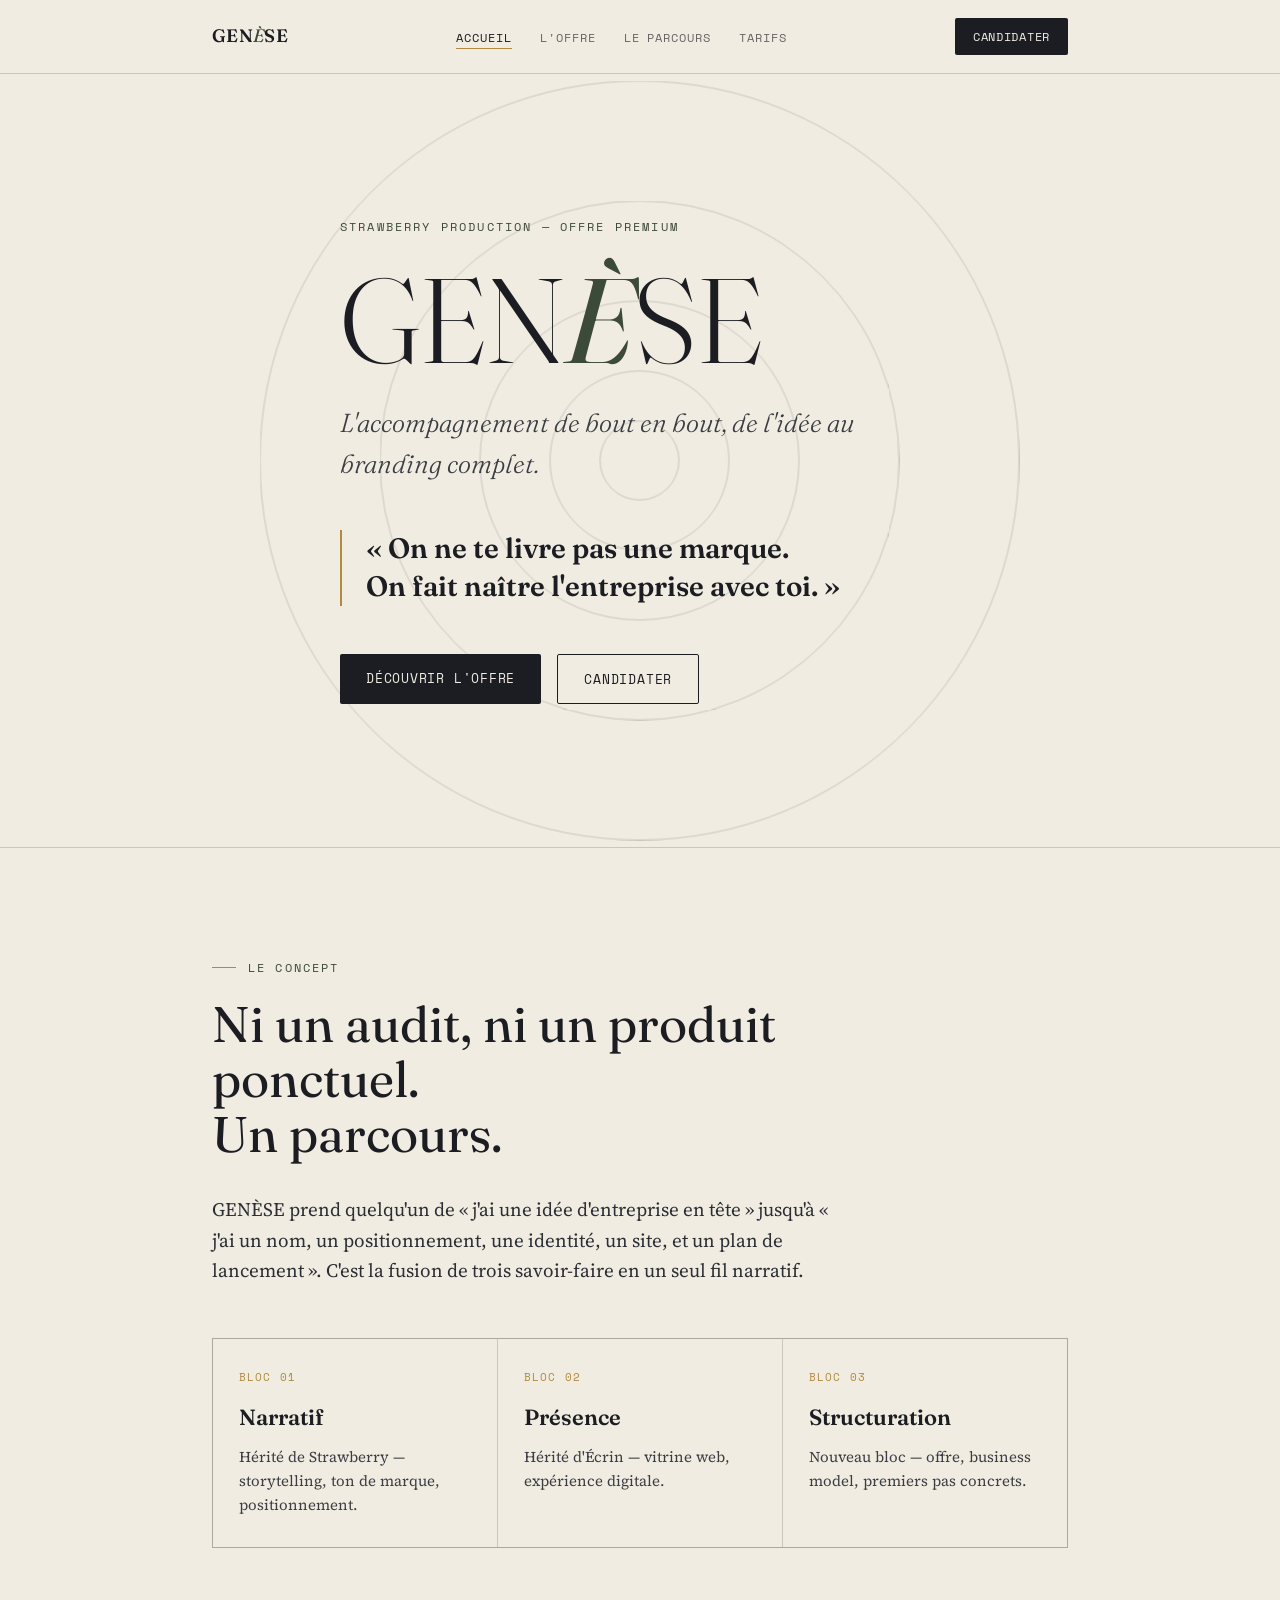
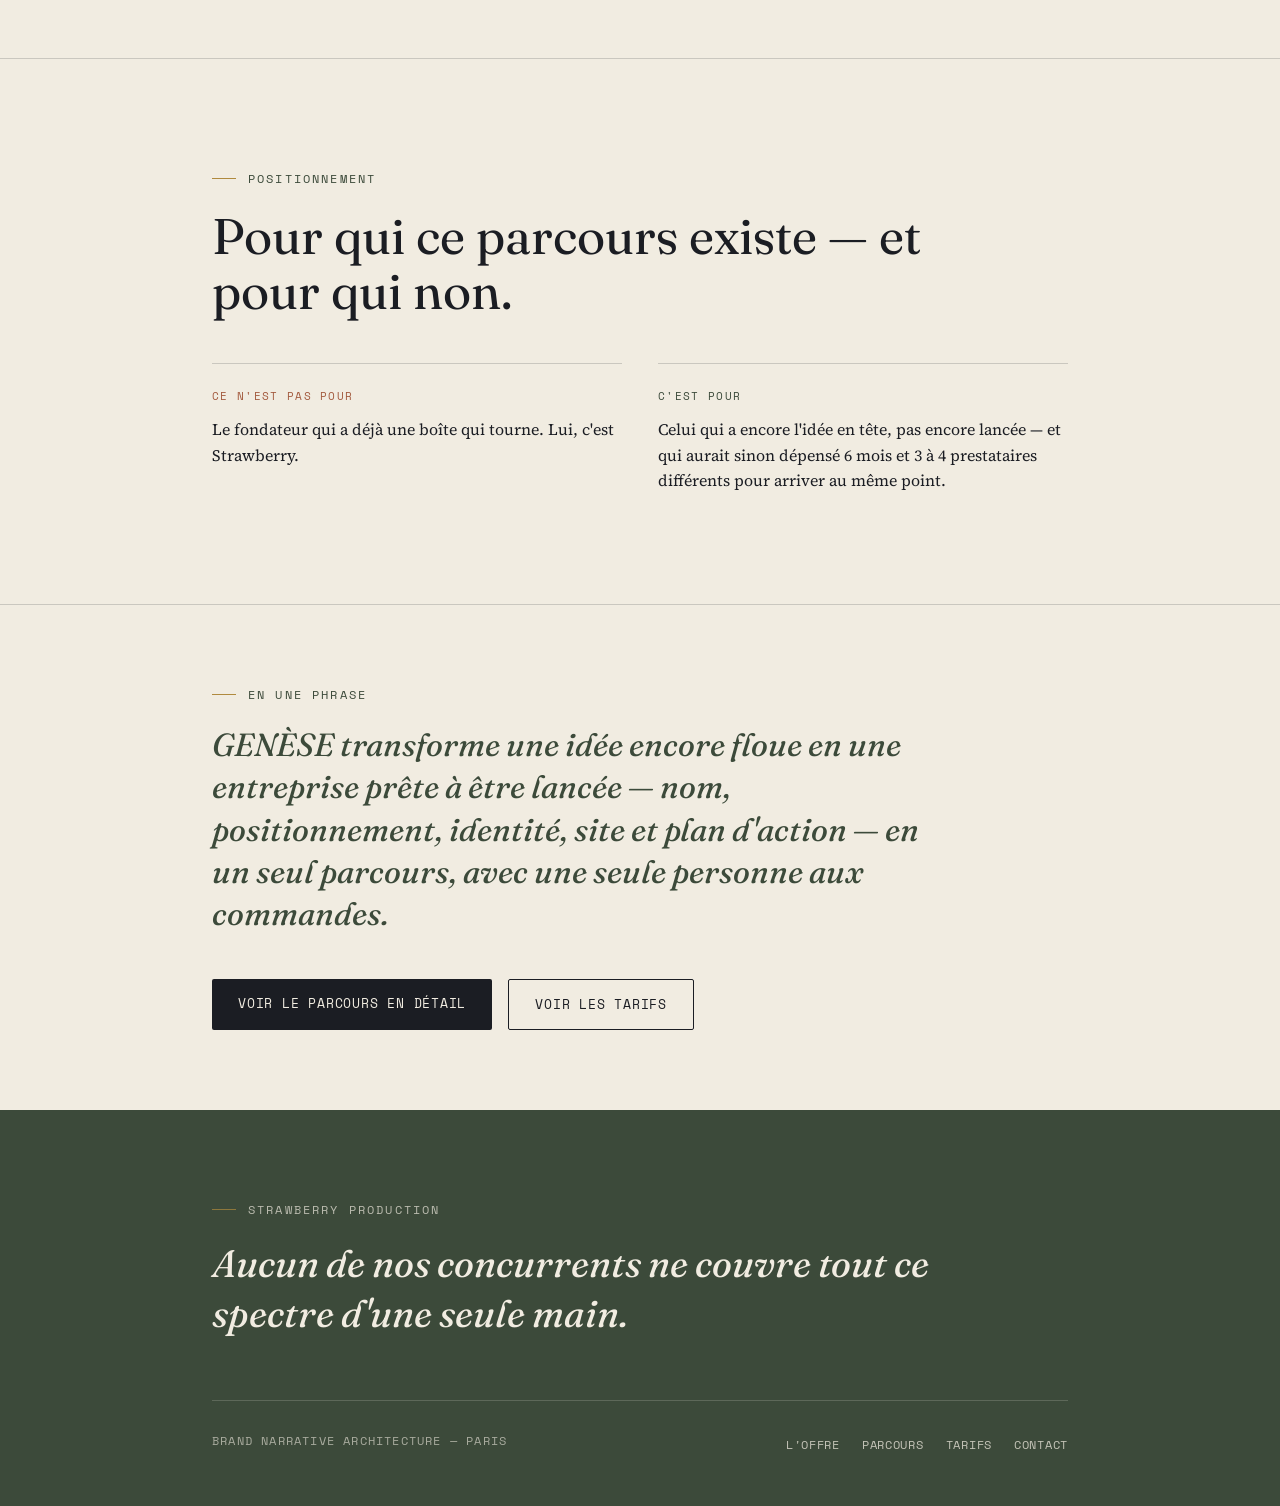
==== index.html @ 0320a910 "Add files via upload" ====
<!DOCTYPE html>
<html lang="fr">
<head>
<meta charset="UTF-8">
<meta name="viewport" content="width=device-width, initial-scale=1.0">
<title>GENÈSE — De l'idée à l'entreprise | Strawberry Production</title>
<meta name="description" content="GENÈSE : l'accompagnement de bout en bout qui transforme une idée en entreprise — nom, positionnement, identité, site et plan de lancement à 90 jours.">
<link rel="stylesheet" href="assets/style.css">
</head>
<body>

<nav class="nav">
  <div class="nav-inner">
    <a href="index.html" class="nav-logo">GEN<em>È</em>SE</a>
    <ul class="nav-links">
      <li><a href="index.html" class="active">Accueil</a></li>
      <li><a href="offre.html">L'offre</a></li>
      <li><a href="parcours.html">Le parcours</a></li>
      <li><a href="tarifs.html">Tarifs</a></li>
    </ul>
    <a href="contact.html" class="nav-cta">Candidater</a>
  </div>
</nav>

<header class="hero">
  <div class="hero-seed" id="seed"></div>
  <div class="wrap">
    <div class="eyebrow">Strawberry Production — Offre premium</div>
    <h1 class="title">GEN<em>È</em>SE</h1>
    <p class="subtitle">L'accompagnement de bout en bout, de l'idée au branding complet.</p>
    <p class="manifesto">« On ne te livre pas une marque.<br>On fait naître l'entreprise avec toi. »</p>
    <div class="hero-actions">
      <a href="offre.html" class="btn btn-primary">Découvrir l'offre</a>
      <a href="contact.html" class="btn btn-ghost">Candidater</a>
    </div>
  </div>
</header>

<section>
  <div class="wrap">
    <div class="label">Le concept</div>
    <h2>Ni un audit, ni un produit ponctuel.<br>Un parcours.</h2>
    <p class="lead">GENÈSE prend quelqu'un de « j'ai une idée d'entreprise en tête » jusqu'à « j'ai un nom, un positionnement, une identité, un site, et un plan de lancement ». C'est la fusion de trois savoir-faire en un seul fil narratif.</p>

    <div class="fusion">
      <div class="fusion-cell">
        <div class="num">BLOC 01</div>
        <h3>Narratif</h3>
        <p>Hérité de Strawberry — storytelling, ton de marque, positionnement.</p>
      </div>
      <div class="fusion-cell">
        <div class="num">BLOC 02</div>
        <h3>Présence</h3>
        <p>Hérité d'Écrin — vitrine web, expérience digitale.</p>
      </div>
      <div class="fusion-cell">
        <div class="num">BLOC 03</div>
        <h3>Structuration</h3>
        <p>Nouveau bloc — offre, business model, premiers pas concrets.</p>
      </div>
    </div>
  </div>
</section>

<section>
  <div class="wrap">
    <div class="label">Positionnement</div>
    <h2>Pour qui ce parcours existe — et pour qui non.</h2>
    <div class="target">
      <div class="target-card no">
        <div class="tag">Ce n'est pas pour</div>
        <p>Le fondateur qui a déjà une boîte qui tourne. Lui, c'est Strawberry.</p>
      </div>
      <div class="target-card yes">
        <div class="tag">C'est pour</div>
        <p>Celui qui a encore l'idée en tête, pas encore lancée — et qui aurait sinon dépensé 6 mois et 3 à 4 prestataires différents pour arriver au même point.</p>
      </div>
    </div>
  </div>
</section>

<section class="section-tight">
  <div class="wrap">
    <div class="label">En une phrase</div>
    <p class="quote">GENÈSE transforme une idée encore floue en une entreprise prête à être lancée — nom, positionnement, identité, site et plan d'action — en un seul parcours, avec une seule personne aux commandes.</p>
    <div class="hero-actions" style="margin-top:44px;">
      <a href="parcours.html" class="btn btn-primary">Voir le parcours en détail</a>
      <a href="tarifs.html" class="btn btn-ghost">Voir les tarifs</a>
    </div>
  </div>
</section>

<footer>
  <div class="wrap">
    <div class="label">Strawberry Production</div>
    <p class="quote">Aucun de nos concurrents ne couvre tout ce spectre d'une seule main.</p>
    <div class="footer-grid">
      <div class="sign">Brand Narrative Architecture — Paris</div>
      <ul class="footer-nav">
        <li><a href="offre.html">L'offre</a></li>
        <li><a href="parcours.html">Parcours</a></li>
        <li><a href="tarifs.html">Tarifs</a></li>
        <li><a href="contact.html">Contact</a></li>
      </ul>
    </div>
  </div>
</footer>

<script>
  const seed = document.getElementById('seed');
  const sizes = [80, 180, 320, 520, 760];
  sizes.forEach((s, i) => {
    const ring = document.createElement('div');
    ring.className = 'ring';
    ring.style.width = s + 'px';
    ring.style.height = s + 'px';
    ring.style.animationDelay = (i * 0.12) + 's';
    seed.appendChild(ring);
  });
</script>

</body>
</html>
---- assets/style.css ----
@import url('https://fonts.googleapis.com/css2?family=Fraunces:ital,opsz,wght@0,9..144,300;0,9..144,440;0,9..144,600;1,9..144,440&family=Source+Serif+4:ital,wght@0,400;0,600;1,400&family=Space+Mono:wght@400;700&display=swap');

:root{
  --ink:#1b1d23;
  --bone:#f1ece1;
  --paper:#e9e2d2;
  --moss:#3c4a3a;
  --gold:#b08a3e;
  --rust:#a35a3e;
  --rule: rgba(27,29,35,0.18);
}

*{box-sizing:border-box; margin:0; padding:0;}
html{scroll-behavior:smooth;}

body{
  background:var(--bone);
  color:var(--ink);
  font-family:'Source Serif 4', serif;
  line-height:1.6;
  -webkit-font-smoothing:antialiased;
}

::selection{background:var(--gold); color:var(--bone);}

a{color:inherit;}

.wrap{max-width:920px; margin:0 auto; padding:0 32px;}

/* ---------- NAV ---------- */
.nav{
  position:sticky; top:0; z-index:50;
  background:rgba(241,236,225,0.88);
  backdrop-filter:blur(8px);
  border-bottom:1px solid var(--rule);
}
.nav-inner{
  max-width:920px; margin:0 auto; padding:18px 32px;
  display:flex; align-items:center; justify-content:space-between;
}
.nav-logo{
  font-family:'Fraunces', serif;
  font-weight:600;
  font-size:18px;
  letter-spacing:.02em;
  text-decoration:none;
}
.nav-logo em{font-style:italic; font-weight:440; color:var(--moss);}
.nav-links{
  display:flex; gap:28px;
  list-style:none;
}
.nav-links a{
  font-family:'Space Mono', monospace;
  font-size:12px;
  letter-spacing:.08em;
  text-transform:uppercase;
  text-decoration:none;
  color:var(--ink);
  opacity:.65;
  transition:opacity .2s ease;
  padding-bottom:2px;
  border-bottom:1px solid transparent;
}
.nav-links a:hover, .nav-links a.active{
  opacity:1;
  border-bottom-color:var(--gold);
}
.nav-cta{
  font-family:'Space Mono', monospace;
  font-size:12px;
  letter-spacing:.06em;
  text-transform:uppercase;
  text-decoration:none;
  background:var(--ink);
  color:var(--bone);
  padding:9px 18px;
  border-radius:2px;
  transition:background .2s ease;
}
.nav-cta:hover{background:var(--moss);}
.nav-toggle{display:none;}

/* ---------- HERO (page d'accueil) ---------- */
.hero{
  min-height:86vh;
  display:flex;
  flex-direction:column;
  justify-content:center;
  position:relative;
  overflow:hidden;
  border-bottom:1px solid var(--rule);
}
.hero-seed{position:absolute; top:50%; left:50%; width:1px; height:1px; transform:translate(-50%,-50%); pointer-events:none;}
.ring{
  position:absolute; top:0; left:0;
  border:1px solid var(--rule);
  border-radius:50%;
  transform:translate(-50%,-50%);
  animation: grow 2.4s cubic-bezier(.2,.7,.2,1) both;
}
@keyframes grow{
  from{opacity:0; transform:translate(-50%,-50%) scale(.4);}
  to{opacity:1; transform:translate(-50%,-50%) scale(1);}
}
.eyebrow{
  font-family:'Space Mono', monospace;
  font-size:12px; letter-spacing:.18em; text-transform:uppercase;
  color:var(--moss); margin-bottom:28px;
  opacity:0; animation: rise .8s ease forwards .3s;
}
h1.title{
  font-family:'Fraunces', serif;
  font-weight:300;
  font-size:clamp(48px, 10vw, 120px);
  letter-spacing:-0.01em;
  line-height:.94;
  opacity:0; animation: rise 1s cubic-bezier(.2,.8,.2,1) forwards .45s;
}
.title em{font-style:italic; font-weight:440; color:var(--moss);}
.subtitle{
  font-family:'Fraunces', serif;
  font-style:italic; font-weight:300;
  font-size:clamp(19px,2.4vw,26px);
  max-width:600px; margin-top:26px; color:#3a3d44;
  opacity:0; animation: rise .9s ease forwards .65s;
}
.manifesto{
  margin-top:44px;
  font-family:'Fraunces', serif;
  font-size:clamp(21px, 2.2vw, 28px);
  font-weight:600; line-height:1.35; max-width:660px;
  border-left:2px solid var(--gold); padding-left:24px;
  opacity:0; animation: rise .9s ease forwards .9s;
}
.hero-actions{
  margin-top:48px; display:flex; gap:16px; flex-wrap:wrap;
  opacity:0; animation: rise .9s ease forwards 1.1s;
}
@keyframes rise{ from{opacity:0; transform:translateY(18px);} to{opacity:1; transform:translateY(0);} }

/* ---------- BUTTONS ---------- */
.btn{
  display:inline-block;
  font-family:'Space Mono', monospace;
  font-size:13px; letter-spacing:.06em; text-transform:uppercase;
  text-decoration:none;
  padding:14px 26px;
  border-radius:2px;
  transition:all .2s ease;
}
.btn-primary{background:var(--ink); color:var(--bone);}
.btn-primary:hover{background:var(--moss);}
.btn-ghost{border:1px solid var(--ink); color:var(--ink);}
.btn-ghost:hover{background:var(--ink); color:var(--bone);}

/* ---------- SECTIONS ---------- */
section{padding:110px 0; border-bottom:1px solid var(--rule);}
section:last-of-type{border-bottom:none;}
.section-tight{padding:80px 0;}

.label{
  font-family:'Space Mono', monospace;
  font-size:12px; letter-spacing:.18em; text-transform:uppercase;
  color:var(--moss); margin-bottom:20px;
  display:flex; align-items:center; gap:12px;
}
.label::before{content:''; width:24px; height:1px; background:var(--gold);}

h2{
  font-family:'Fraunces', serif;
  font-weight:400;
  font-size:clamp(32px,4vw,50px);
  line-height:1.1; max-width:760px; margin-bottom:32px;
}
h3{font-family:'Fraunces', serif; font-weight:600; font-size:22px;}

p.lead{font-size:19px; max-width:640px; color:#2c2e35;}
.quote{
  font-family:'Fraunces', serif; font-style:italic; font-weight:440;
  font-size:clamp(24px,2.8vw,32px); line-height:1.32; color:var(--moss); max-width:720px;
}

/* ---------- FUSION GRID ---------- */
.fusion{
  display:grid; grid-template-columns:repeat(3,1fr); gap:1px;
  background:var(--rule); margin-top:52px; border:1px solid var(--rule);
}
.fusion-cell{background:var(--bone); padding:30px 26px;}
.fusion-cell .num{font-family:'Space Mono', monospace; font-size:11px; color:var(--gold); letter-spacing:.1em;}
.fusion-cell h3{margin:14px 0 10px;}
.fusion-cell p{font-size:15px; color:#3a3d44;}

/* ---------- TARGET ---------- */
.target{margin-top:44px; display:grid; grid-template-columns:1fr 1fr; gap:36px;}
.target-card{padding:24px 0 0; border-top:1px solid var(--rule);}
.target-card .tag{font-family:'Space Mono', monospace; font-size:11px; letter-spacing:.12em; text-transform:uppercase;}
.target-card.no .tag{color:var(--rust);}
.target-card.yes .tag{color:var(--moss);}
.target-card p{font-size:16px; margin-top:12px;}

/* ---------- PATH / STEPS ---------- */
.path{margin-top:60px; position:relative;}
.path::before{content:''; position:absolute; left:19px; top:8px; bottom:8px; width:1px; background:var(--rule);}
.step{display:grid; grid-template-columns:40px 1fr; gap:24px; padding-bottom:46px; position:relative;}
.step:last-child{padding-bottom:0;}
.step-dot{
  width:40px; height:40px; border-radius:50%;
  border:1px solid var(--ink); background:var(--bone);
  display:flex; align-items:center; justify-content:center;
  font-family:'Space Mono', monospace; font-size:13px; z-index:1;
}
.step-dot.final{background:var(--moss); border-color:var(--moss); color:var(--bone);}
.step-body h4{font-family:'Fraunces', serif; font-weight:600; font-size:21px; margin-bottom:8px;}
.step-body p{font-size:16px; color:#3a3d44; max-width:560px;}
.weeks{margin-top:36px; font-family:'Space Mono', monospace; font-size:13px; color:var(--moss); letter-spacing:.05em;}

/* ---------- PRICE ---------- */
.price-block{margin-top:44px; display:flex; align-items:baseline; gap:20px; flex-wrap:wrap;}
.price{font-family:'Fraunces', serif; font-weight:300; font-size:clamp(56px,8vw,96px); line-height:1; color:var(--ink);}
.price .to{font-style:italic; font-weight:300; color:var(--gold); font-size:.5em; margin:0 .15em;}
.price-note{font-size:16px; max-width:280px; color:#3a3d44; border-left:1px solid var(--rule); padding-left:20px;}
.why-grid{margin-top:50px; display:grid; grid-template-columns:1fr 1fr; gap:30px 46px;}
.why-grid div{border-top:1px solid var(--rule); padding-top:18px;}
.why-grid .n{font-family:'Space Mono', monospace; font-size:11px; color:var(--gold);}
.why-grid p{margin-top:8px; font-size:16px;}

/* ---------- FRICTION ---------- */
.friction-bar{margin-top:50px; display:flex; align-items:center;}
.friction-track{flex:1; height:1px; background:var(--rule); position:relative;}
.friction-fill{position:absolute; left:0; top:-1.5px; height:4px; background:var(--ink); width:92%;}
.friction-labels{display:flex; justify-content:space-between; font-family:'Space Mono', monospace; font-size:11px; letter-spacing:.08em; text-transform:uppercase; color:#6b6d72; margin-top:14px;}

/* ---------- COMPARISON TABLE (tarifs) ---------- */
.compare{margin-top:50px; border-top:1px solid var(--rule);}
.compare-row{
  display:grid; grid-template-columns:1.6fr 1fr 1fr;
  gap:20px; padding:20px 0; border-bottom:1px solid var(--rule);
  align-items:start;
}
.compare-row.head{
  font-family:'Space Mono', monospace; font-size:11px; letter-spacing:.1em; text-transform:uppercase; color:#6b6d72;
}
.compare-row .offer-name{font-family:'Fraunces', serif; font-weight:600; font-size:18px;}
.compare-row .offer-name span{display:block; font-family:'Source Serif 4', serif; font-weight:400; font-size:14px; color:#3a3d44; margin-top:4px;}
.compare-row.highlight{background:rgba(176,138,62,0.08);}
.compare-row .price-mini{font-family:'Space Mono', monospace; font-size:14px;}

/* ---------- FORM (contact) ---------- */
.form{margin-top:48px; max-width:560px;}
.field{margin-bottom:24px;}
.field label{
  display:block; font-family:'Space Mono', monospace; font-size:11px;
  letter-spacing:.1em; text-transform:uppercase; margin-bottom:8px; color:var(--moss);
}
.field input, .field textarea, .field select{
  width:100%; background:transparent; border:none; border-bottom:1px solid var(--rule);
  padding:10px 2px; font-family:'Source Serif 4', serif; font-size:16px; color:var(--ink);
  outline:none; transition:border-color .2s ease;
}
.field input:focus, .field textarea:focus, .field select:focus{border-color:var(--gold);}
.field textarea{resize:vertical; min-height:100px;}
.form .btn-primary{border:none; cursor:pointer;}

/* ---------- FOOTER ---------- */
footer{padding:90px 0 50px; background:var(--moss); color:var(--bone);}
footer .label{color:var(--bone); opacity:.7;}
footer .label::before{background:var(--gold);}
footer .quote{color:var(--bone); font-size:clamp(26px,3.4vw,38px);}
.footer-grid{
  margin-top:60px; display:flex; justify-content:space-between; flex-wrap:wrap; gap:30px;
  border-top:1px solid rgba(241,236,225,0.18); padding-top:30px;
}
footer .sign{font-family:'Space Mono', monospace; font-size:12px; letter-spacing:.1em; opacity:.6; text-transform:uppercase;}
.footer-nav{display:flex; gap:22px; list-style:none;}
.footer-nav a{font-family:'Space Mono', monospace; font-size:12px; text-decoration:none; opacity:.75; letter-spacing:.06em; text-transform:uppercase;}
.footer-nav a:hover{opacity:1;}

/* ---------- PAGE HEADER (sous-pages) ---------- */
.page-header{padding:80px 0 60px; border-bottom:1px solid var(--rule);}
.page-header h1{
  font-family:'Fraunces', serif; font-weight:300;
  font-size:clamp(40px,7vw,80px); letter-spacing:-0.01em; line-height:.98;
}
.page-header h1 em{font-style:italic; font-weight:440; color:var(--moss);}
.page-header p{margin-top:20px; font-family:'Fraunces', serif; font-style:italic; font-size:clamp(17px,2vw,22px); max-width:600px; color:#3a3d44;}

/* ---------- RESPONSIVE ---------- */
@media (max-width:760px){
  .fusion{grid-template-columns:1fr;}
  .target{grid-template-columns:1fr;}
  .why-grid{grid-template-columns:1fr;}
  section{padding:72px 0;}
  .nav-links{display:none;}
  .compare-row{grid-template-columns:1fr; gap:6px;}
  .compare-row.head{display:none;}
  .footer-grid{flex-direction:column;}
}

@media (prefers-reduced-motion: reduce){
  *{animation:none !important; transition:none !important;}
}
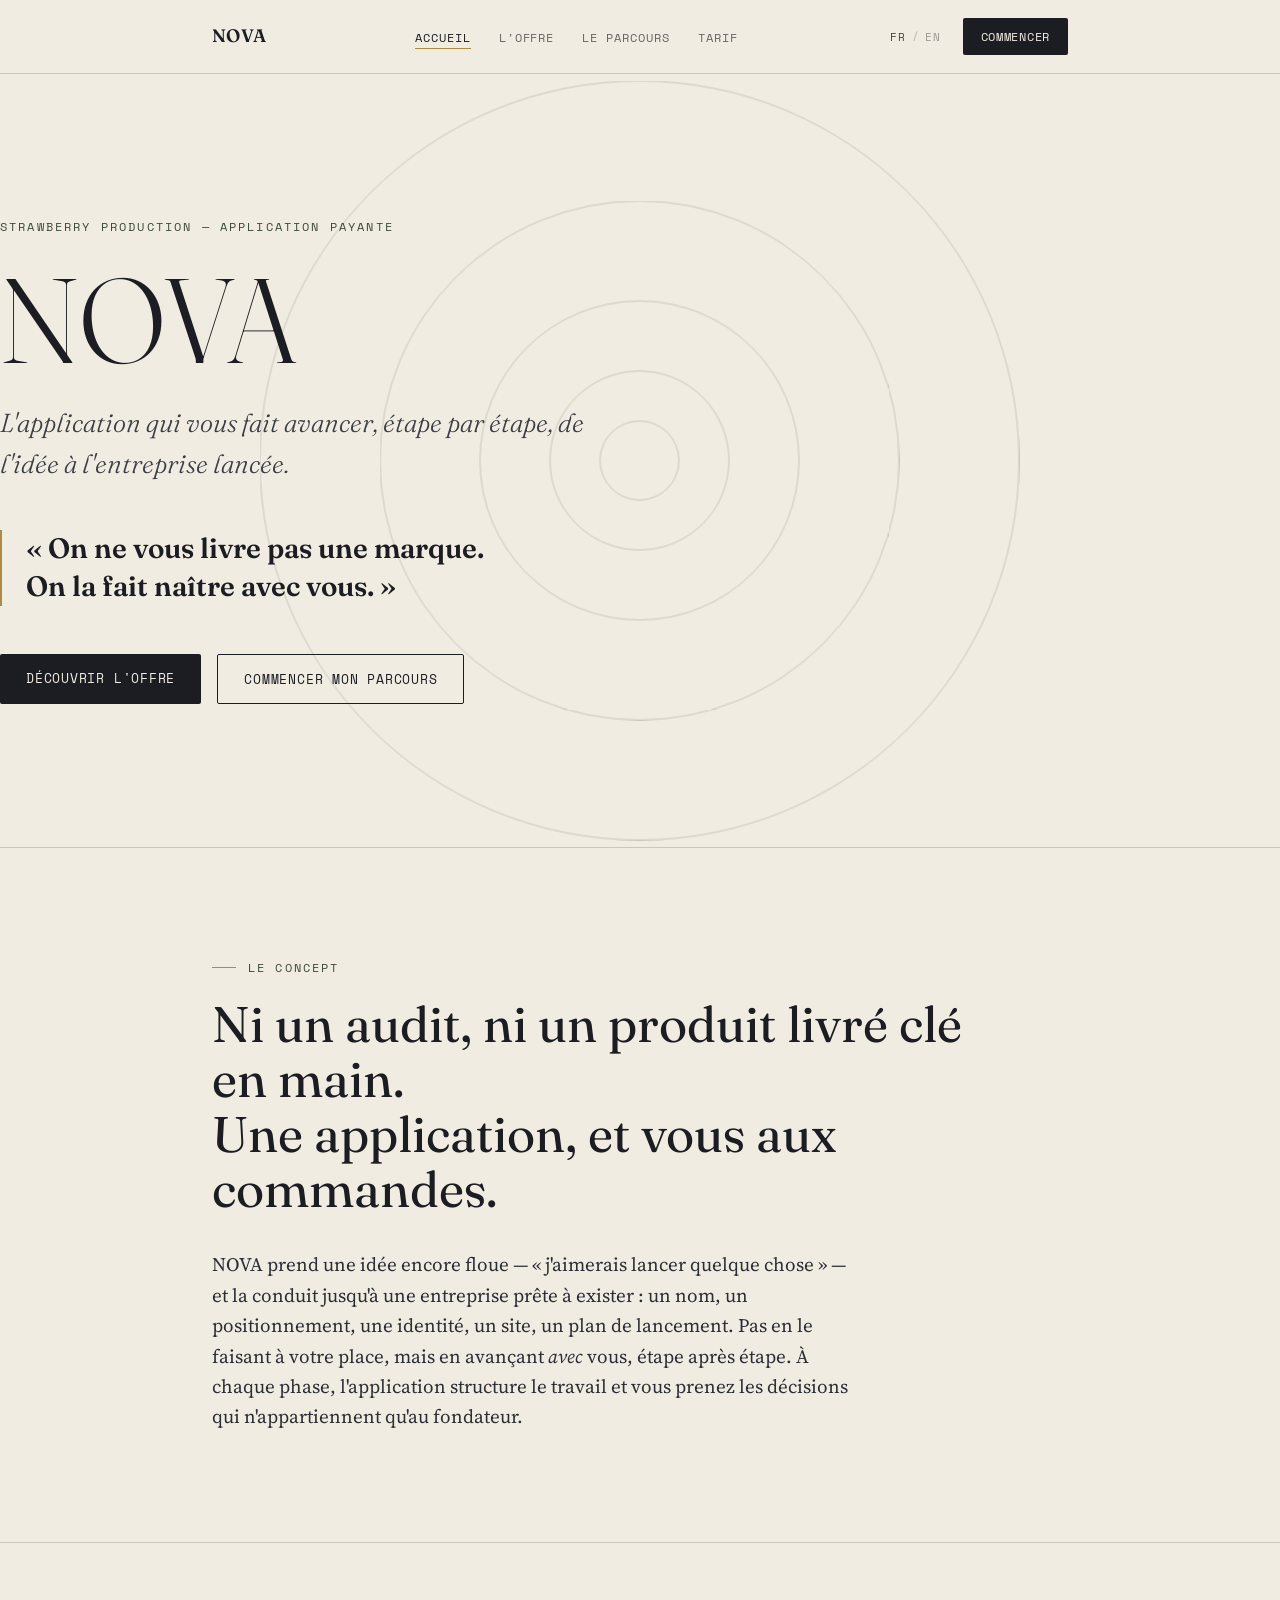
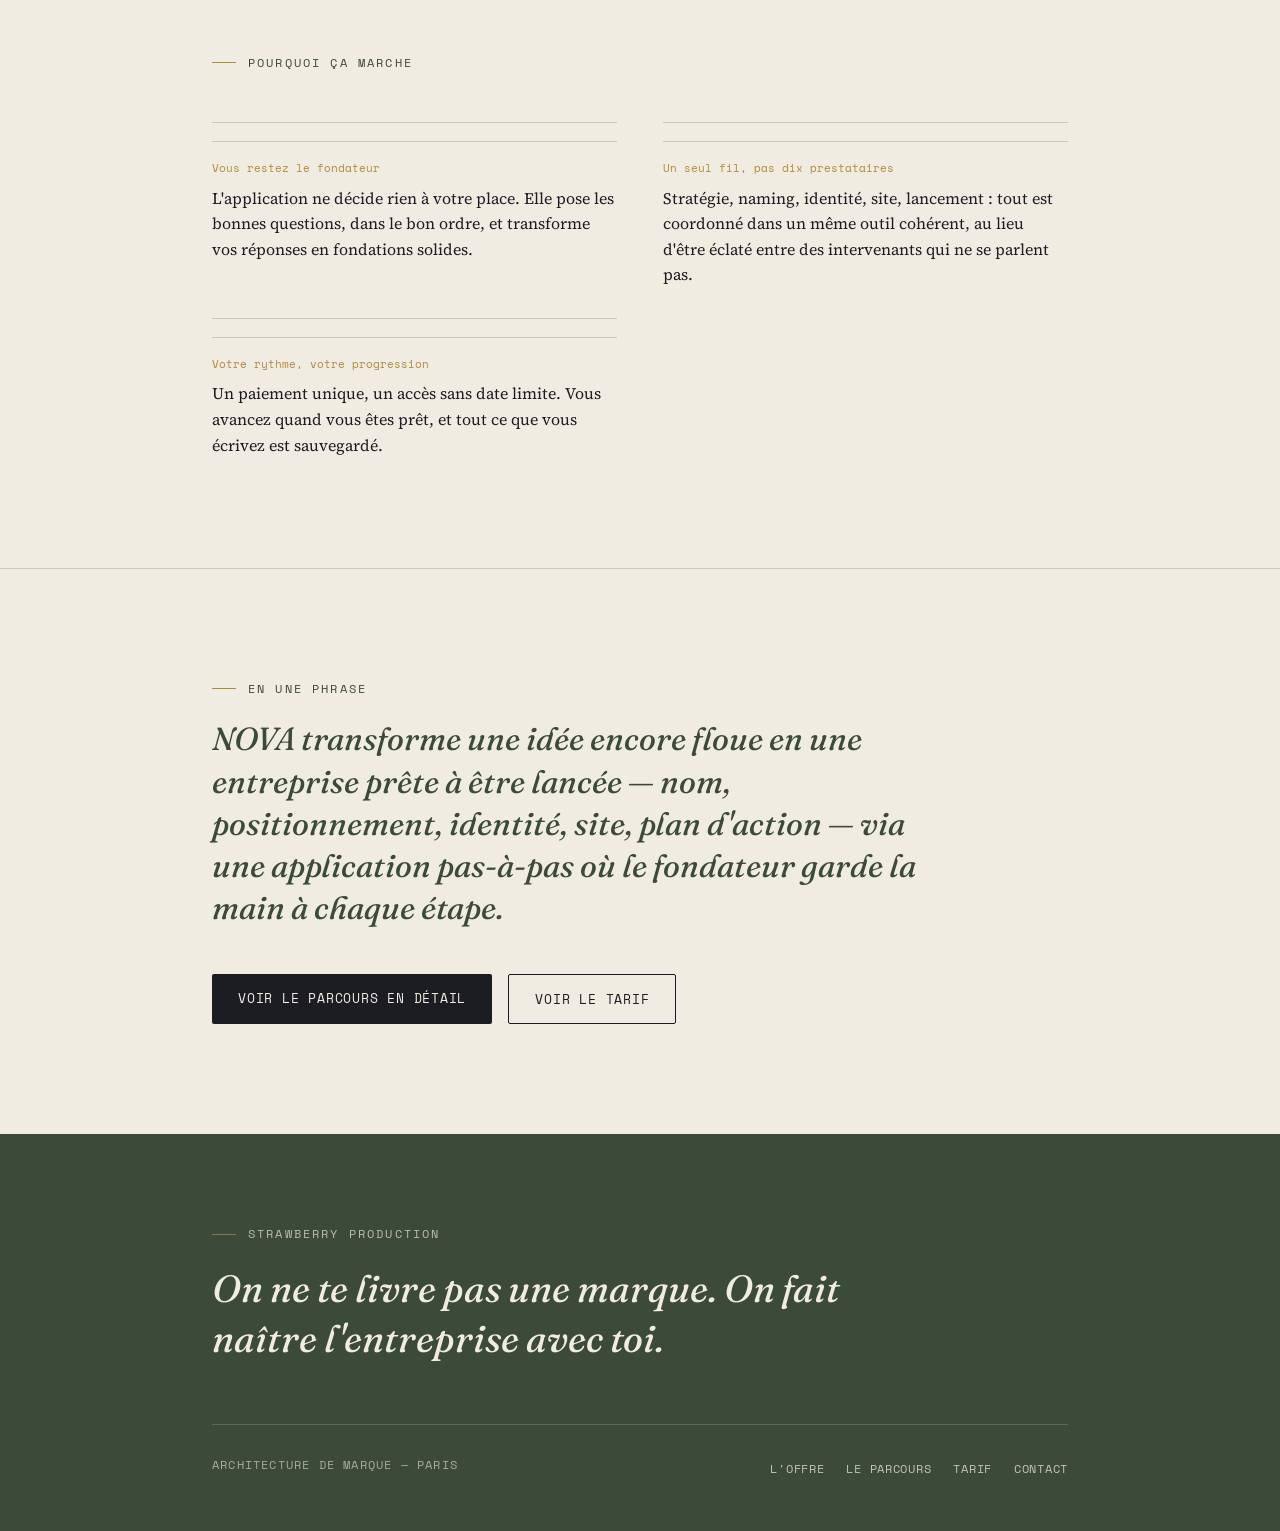
==== commit 38c970a5: "Add files via upload" ====
--- a/index.html
+++ b/index.html
@@ -3,60 +3,80 @@
 <head>
 <meta charset="UTF-8">
 <meta name="viewport" content="width=device-width, initial-scale=1.0">
-<title>GENÈSE — De l'idée à l'entreprise | Strawberry Production</title>
-<meta name="description" content="GENÈSE : l'accompagnement de bout en bout qui transforme une idée en entreprise — nom, positionnement, identité, site et plan de lancement à 90 jours.">
+<title>NOVA — L'application pas-à-pas pour lancer votre entreprise | Strawberry Production</title>
+<meta name="description" content="NOVA : l'application qui vous fait avancer, étape par étape, de l'idée à l'entreprise. Le fondateur garde la main à chaque étape.">
+<link rel="preconnect" href="https://fonts.googleapis.com">
+<link rel="preconnect" href="https://fonts.gstatic.com" crossorigin>
+<link rel="stylesheet" href="https://fonts.googleapis.com/css2?family=Fraunces:ital,opsz,wght@0,9..144,300;0,9..144,440;0,9..144,600;1,9..144,440&family=Source+Serif+4:ital,wght@0,400;0,600;1,400&family=Space+Mono:wght@400;700&display=swap">
+<link rel="icon" href="assets/favicon.svg" type="image/svg+xml">
+<meta property="og:title" content="NOVA — L'application pas-à-pas pour lancer votre entreprise | Strawberry Production">
+<meta property="og:description" content="NOVA : l'application qui vous fait avancer, étape par étape, de l'idée à l'entreprise. Le fondateur garde la main à chaque étape.">
+<meta property="og:type" content="website">
+<meta name="twitter:card" content="summary">
 <link rel="stylesheet" href="assets/style.css">
 </head>
-<body>
-
-<nav class="nav">
+<body><nav class="nav">
   <div class="nav-inner">
-    <a href="index.html" class="nav-logo">GEN<em>È</em>SE</a>
+    <a href="index.html" class="nav-logo">NOVA</a>
     <ul class="nav-links">
-      <li><a href="index.html" class="active">Accueil</a></li>
-      <li><a href="offre.html">L'offre</a></li>
-      <li><a href="parcours.html">Le parcours</a></li>
-      <li><a href="tarifs.html">Tarifs</a></li>
+      <li><a href="index.html" class="active" data-i18n="nav.home">Accueil</a></li>
+      <li><a href="offre.html" data-i18n="nav.offer">L'offre</a></li>
+      <li><a href="parcours.html" data-i18n="nav.journey">Le parcours</a></li>
+      <li><a href="tarifs.html" data-i18n="nav.pricing">Tarif</a></li>
     </ul>
-    <a href="contact.html" class="nav-cta">Candidater</a>
+    <div class="nav-right">
+      <div class="lang-toggle">
+        <button data-lang="fr">FR</button><span class="sep">/</span><button data-lang="en">EN</button>
+      </div>
+      <a href="app.html" class="nav-cta" data-i18n="nav.start">Commencer</a>
+      <button class="nav-toggle" aria-label="Menu"><span></span><span></span><span></span></button>
+    </div>
+  </div>
+  <div class="nav-mobile"><button class="nav-close" aria-label="Fermer">&times;</button>
+    <a href="index.html" data-i18n="nav.home">Accueil</a>
+    <a href="offre.html" data-i18n="nav.offer">L'offre</a>
+    <a href="parcours.html" data-i18n="nav.journey">Le parcours</a>
+    <a href="tarifs.html" data-i18n="nav.pricing">Tarif</a>
+    <a href="app.html" data-i18n="nav.start">Commencer</a>
   </div>
 </nav>
-
 <header class="hero">
   <div class="hero-seed" id="seed"></div>
-  <div class="wrap">
-    <div class="eyebrow">Strawberry Production — Offre premium</div>
-    <h1 class="title">GEN<em>È</em>SE</h1>
-    <p class="subtitle">L'accompagnement de bout en bout, de l'idée au branding complet.</p>
-    <p class="manifesto">« On ne te livre pas une marque.<br>On fait naître l'entreprise avec toi. »</p>
+  <div class="hero-inner">
+    <div class="eyebrow" data-i18n="index.eyebrow">Strawberry Production — Application payante</div>
+    <h1 class="title">NOVA</h1>
+    <p class="subtitle" data-i18n="index.subtitle">L'application qui vous fait avancer, étape par étape, de l'idée à l'entreprise lancée.</p>
+    <p class="manifesto" data-i18n="index.manifesto">« On ne vous livre pas une marque.<br>On la fait naître avec vous. »</p>
     <div class="hero-actions">
-      <a href="offre.html" class="btn btn-primary">Découvrir l'offre</a>
-      <a href="contact.html" class="btn btn-ghost">Candidater</a>
+      <a href="offre.html" class="btn btn-primary" data-i18n="index.cta.discover">Découvrir l'offre</a>
+      <a href="app.html" class="btn btn-ghost" data-i18n="index.cta.start">Commencer mon parcours</a>
     </div>
   </div>
 </header>
 
 <section>
   <div class="wrap">
-    <div class="label">Le concept</div>
-    <h2>Ni un audit, ni un produit ponctuel.<br>Un parcours.</h2>
-    <p class="lead">GENÈSE prend quelqu'un de « j'ai une idée d'entreprise en tête » jusqu'à « j'ai un nom, un positionnement, une identité, un site, et un plan de lancement ». C'est la fusion de trois savoir-faire en un seul fil narratif.</p>
+    <div class="label" data-i18n="index.concept.label">Le concept</div>
+    <h2 data-i18n="index.concept.h2">Ni un audit, ni un produit livré clé en main.<br>Une application, et vous aux commandes.</h2>
+    <p class="lead" data-i18n="index.concept.lead">NOVA prend une idée encore floue et la conduit jusqu'à une entreprise prête à exister.</p>
+  </div>
+</section>
 
-    <div class="fusion">
-      <div class="fusion-cell">
-        <div class="num">BLOC 01</div>
-        <h3>Narratif</h3>
-        <p>Hérité de Strawberry — storytelling, ton de marque, positionnement.</p>
+<section>
+  <div class="wrap">
+    <div class="label" data-i18n="index.why.label">Pourquoi ça marche</div>
+    <div class="why-grid">
+      <div>
+        <div class="n" data-i18n="index.why.01.t">Vous restez le fondateur</div>
+        <p data-i18n="index.why.01.p">L'application ne décide rien à votre place.</p>
       </div>
-      <div class="fusion-cell">
-        <div class="num">BLOC 02</div>
-        <h3>Présence</h3>
-        <p>Hérité d'Écrin — vitrine web, expérience digitale.</p>
+      <div>
+        <div class="n" data-i18n="index.why.02.t">Un seul fil, pas dix prestataires</div>
+        <p data-i18n="index.why.02.p">Tout est coordonné dans un même outil cohérent.</p>
       </div>
-      <div class="fusion-cell">
-        <div class="num">BLOC 03</div>
-        <h3>Structuration</h3>
-        <p>Nouveau bloc — offre, business model, premiers pas concrets.</p>
+      <div>
+        <div class="n" data-i18n="index.why.03.t">Votre rythme, votre progression</div>
+        <p data-i18n="index.why.03.p">Un paiement unique, un accès sans date limite.</p>
       </div>
     </div>
   </div>
@@ -64,48 +84,31 @@
 
 <section>
   <div class="wrap">
-    <div class="label">Positionnement</div>
-    <h2>Pour qui ce parcours existe — et pour qui non.</h2>
-    <div class="target">
-      <div class="target-card no">
-        <div class="tag">Ce n'est pas pour</div>
-        <p>Le fondateur qui a déjà une boîte qui tourne. Lui, c'est Strawberry.</p>
-      </div>
-      <div class="target-card yes">
-        <div class="tag">C'est pour</div>
-        <p>Celui qui a encore l'idée en tête, pas encore lancée — et qui aurait sinon dépensé 6 mois et 3 à 4 prestataires différents pour arriver au même point.</p>
-      </div>
+    <div class="label" data-i18n="index.close.label">En une phrase</div>
+    <p class="quote" data-i18n="index.close.quote">NOVA transforme une idée floue en une entreprise prête à lancer.</p>
+    <div class="hero-actions" style="margin-top:44px;">
+      <a href="parcours.html" class="btn btn-primary" data-i18n="index.close.cta1">Voir le parcours en détail</a>
+      <a href="tarifs.html" class="btn btn-ghost" data-i18n="index.close.cta2">Voir le tarif</a>
     </div>
   </div>
 </section>
-
-<section class="section-tight">
-  <div class="wrap">
-    <div class="label">En une phrase</div>
-    <p class="quote">GENÈSE transforme une idée encore floue en une entreprise prête à être lancée — nom, positionnement, identité, site et plan d'action — en un seul parcours, avec une seule personne aux commandes.</p>
-    <div class="hero-actions" style="margin-top:44px;">
-      <a href="parcours.html" class="btn btn-primary">Voir le parcours en détail</a>
-      <a href="tarifs.html" class="btn btn-ghost">Voir les tarifs</a>
-    </div>
-  </div>
-</section>
-
 <footer>
   <div class="wrap">
-    <div class="label">Strawberry Production</div>
-    <p class="quote">Aucun de nos concurrents ne couvre tout ce spectre d'une seule main.</p>
+    <div class="label" data-i18n="footer.house">Strawberry Production</div>
+    <p class="quote" data-i18n="footer.quote">On ne te livre pas une marque. On fait naître l'entreprise avec toi.</p>
     <div class="footer-grid">
-      <div class="sign">Brand Narrative Architecture — Paris</div>
+      <div class="sign" data-i18n="footer.sign">Architecture de marque — Paris</div>
       <ul class="footer-nav">
-        <li><a href="offre.html">L'offre</a></li>
-        <li><a href="parcours.html">Parcours</a></li>
-        <li><a href="tarifs.html">Tarifs</a></li>
-        <li><a href="contact.html">Contact</a></li>
+        <li><a href="offre.html" data-i18n="nav.offer">L'offre</a></li>
+        <li><a href="parcours.html" data-i18n="nav.journey">Parcours</a></li>
+        <li><a href="tarifs.html" data-i18n="nav.pricing">Tarif</a></li>
+        <li><a href="contact.html" data-i18n="nav.contact">Contact</a></li>
       </ul>
     </div>
   </div>
-</footer>
-
+</footer><script src="assets/config.js"></script>
+<script src="assets/i18n.js"></script>
+<script src="assets/nav.js"></script>
 <script>
   const seed = document.getElementById('seed');
   const sizes = [80, 180, 320, 520, 760];
@@ -118,6 +121,5 @@
     seed.appendChild(ring);
   });
 </script>
-
 </body>
-</html>
+</html>
--- a/assets/style.css
+++ b/assets/style.css
@@ -1,5 +1,3 @@
-@import url('https://fonts.googleapis.com/css2?family=Fraunces:ital,opsz,wght@0,9..144,300;0,9..144,440;0,9..144,600;1,9..144,440&family=Source+Serif+4:ital,wght@0,400;0,600;1,400&family=Space+Mono:wght@400;700&display=swap');
-
 :root{
   --ink:#1b1d23;
   --bone:#f1ece1;
@@ -66,6 +64,18 @@
   opacity:1;
   border-bottom-color:var(--gold);
 }
+.nav-right{display:flex; align-items:center; gap:18px;}
+.lang-toggle{
+  display:flex; gap:2px; align-items:center;
+  font-family:'Space Mono', monospace; font-size:11px; letter-spacing:.06em;
+}
+.lang-toggle button{
+  background:none; border:none; cursor:pointer; padding:2px 4px;
+  font-family:inherit; font-size:inherit; letter-spacing:inherit;
+  color:var(--ink); opacity:.4; text-transform:uppercase;
+}
+.lang-toggle button.active{opacity:1; color:var(--moss);}
+.lang-toggle .sep{opacity:.3;}
 .nav-cta{
   font-family:'Space Mono', monospace;
   font-size:12px;
@@ -79,7 +89,29 @@
   transition:background .2s ease;
 }
 .nav-cta:hover{background:var(--moss);}
-.nav-toggle{display:none;}
+.nav-toggle{
+  display:none;
+  flex-direction:column; gap:5px;
+  background:none; border:none; cursor:pointer; padding:6px;
+}
+.nav-toggle span{width:22px; height:1px; background:var(--ink); display:block;}
+.nav-mobile{
+  display:none;
+  position:fixed; inset:0; z-index:60;
+  background:var(--bone);
+  padding:100px 32px 40px;
+}
+.nav-mobile.open{display:flex; flex-direction:column; gap:0;}
+.nav-mobile a{
+  font-family:'Fraunces', serif; font-size:32px; font-weight:400;
+  text-decoration:none; color:var(--ink);
+  padding:20px 0; border-bottom:1px solid var(--rule);
+}
+.nav-mobile a.active{color:var(--moss); font-style:italic;}
+.nav-mobile .nav-close{
+  position:absolute; top:24px; right:32px;
+  background:none; border:none; font-size:28px; cursor:pointer; color:var(--ink);
+}
 
 /* ---------- HERO (page d'accueil) ---------- */
 .hero{
@@ -211,8 +243,15 @@
   font-family:'Space Mono', monospace; font-size:13px; z-index:1;
 }
 .step-dot.final{background:var(--moss); border-color:var(--moss); color:var(--bone);}
+.step-num-label{font-family:'Space Mono', monospace; font-size:11px; letter-spacing:.14em; text-transform:uppercase; color:var(--moss); margin-bottom:6px;}
 .step-body h4{font-family:'Fraunces', serif; font-weight:600; font-size:21px; margin-bottom:8px;}
 .step-body p{font-size:16px; color:#3a3d44; max-width:560px;}
+.step-role{
+  margin-top:16px; padding:14px 18px; max-width:560px;
+  border-left:2px solid var(--gold); background:rgba(176,138,62,0.06);
+}
+.step-role .role-tag{font-family:'Space Mono', monospace; font-size:10px; letter-spacing:.12em; text-transform:uppercase; color:var(--gold); display:block; margin-bottom:6px;}
+.step-role p{font-size:15px; color:#3a3d44; font-style:italic; margin:0;}
 .weeks{margin-top:36px; font-family:'Space Mono', monospace; font-size:13px; color:var(--moss); letter-spacing:.05em;}
 
 /* ---------- PRICE ---------- */
@@ -292,6 +331,7 @@
   .why-grid{grid-template-columns:1fr;}
   section{padding:72px 0;}
   .nav-links{display:none;}
+  .nav-toggle{display:flex;}
   .compare-row{grid-template-columns:1fr; gap:6px;}
   .compare-row.head{display:none;}
   .footer-grid{flex-direction:column;}
@@ -300,3 +340,45 @@
 @media (prefers-reduced-motion: reduce){
   *{animation:none !important; transition:none !important;}
 }
+
+/* ---------- APP / WIZARD (parcours payant) ---------- */
+.app-shell{padding:60px 0 120px;}
+.app-progress{margin-bottom:56px;}
+.app-progress-bar{height:2px; background:var(--rule); position:relative; margin-bottom:14px;}
+.app-progress-fill{position:absolute; left:0; top:0; height:2px; background:var(--moss); transition:width .4s ease;}
+.app-progress-label{font-family:'Space Mono', monospace; font-size:11px; letter-spacing:.1em; text-transform:uppercase; color:var(--moss); display:flex; justify-content:space-between;}
+
+.app-steps{display:flex; flex-direction:column; gap:1px; background:var(--rule); border:1px solid var(--rule);}
+.app-step{background:var(--bone); padding:28px 30px;}
+.app-step-head{display:flex; align-items:center; gap:16px; cursor:pointer;}
+.app-step-num{
+  width:34px; height:34px; border-radius:50%; flex-shrink:0;
+  border:1px solid var(--ink); display:flex; align-items:center; justify-content:center;
+  font-family:'Space Mono', monospace; font-size:13px; background:var(--bone);
+}
+.app-step.done .app-step-num{background:var(--moss); border-color:var(--moss); color:var(--bone);}
+.app-step.locked .app-step-num{opacity:.35;}
+.app-step.locked h4{opacity:.35;}
+.app-step.locked .app-step-body{display:none;}
+.app-step-head h4{font-family:'Fraunces', serif; font-weight:600; font-size:19px;}
+.app-step-status{margin-left:auto; font-family:'Space Mono', monospace; font-size:10px; letter-spacing:.1em; text-transform:uppercase; color:#6b6d72;}
+.app-step-body{margin-top:22px; padding-left:50px;}
+.app-step-body p.hint{font-size:14px; color:#5a5d63; margin-bottom:16px; max-width:560px;}
+.app-step-body textarea{
+  width:100%; min-height:140px; background:rgba(255,255,255,0.4);
+  border:1px solid var(--rule); border-radius:2px; padding:14px;
+  font-family:'Source Serif 4', serif; font-size:15px; color:var(--ink);
+  resize:vertical; outline:none;
+}
+.app-step-body textarea:focus{border-color:var(--gold);}
+.app-step-actions{margin-top:16px; display:flex; align-items:center; gap:16px;}
+.app-save-note{font-family:'Space Mono', monospace; font-size:11px; color:var(--moss); opacity:0; transition:opacity .3s ease;}
+.app-save-note.show{opacity:1;}
+
+.paywall{
+  max-width:560px; margin:80px auto; text-align:center;
+  padding:56px 40px; border:1px solid var(--rule); background:rgba(255,255,255,.35);
+}
+.paywall .price{font-size:clamp(44px,7vw,64px); margin-bottom:8px;}
+.paywall p.lead{margin:0 auto 32px; max-width:440px; text-align:center;}
+.paywall .fine{margin-top:22px; font-family:'Space Mono', monospace; font-size:11px; color:#6b6d72; letter-spacing:.04em;}
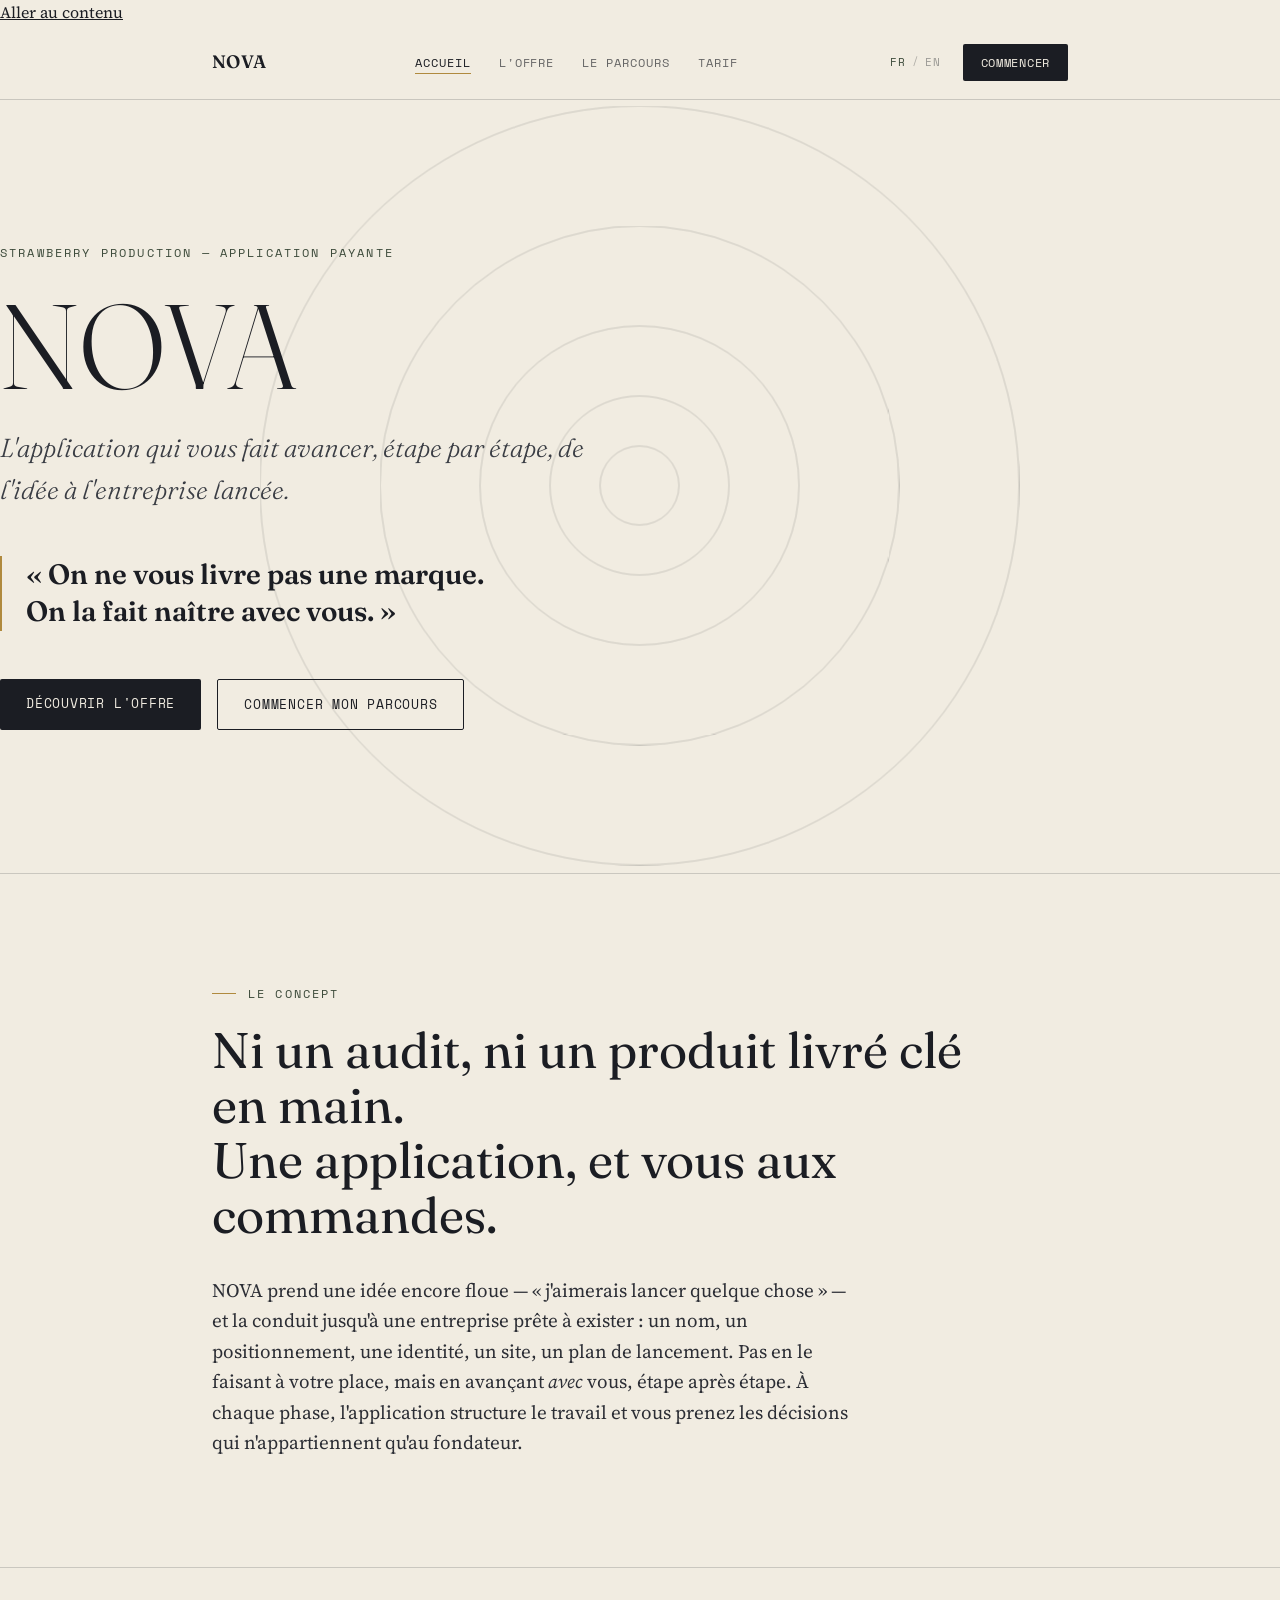
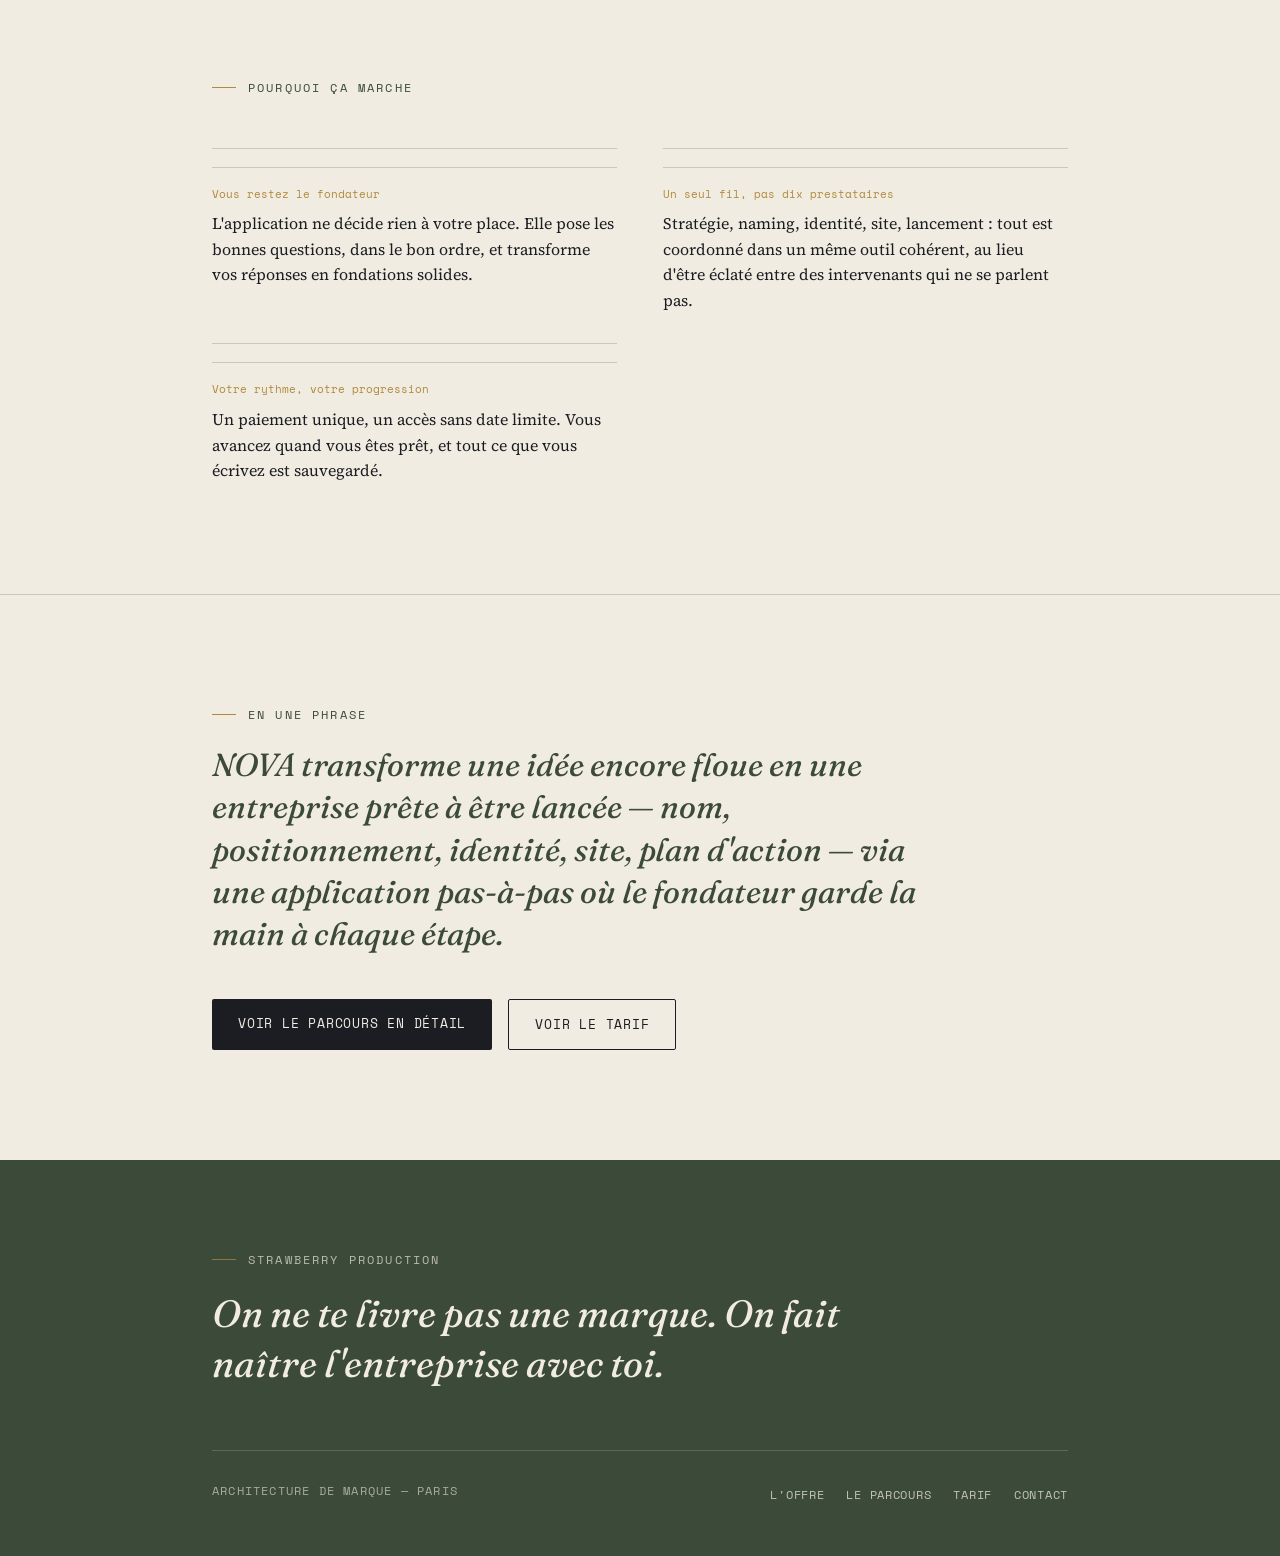
==== commit 1f5330e7: "Add files via upload" ====
--- a/index.html
+++ b/index.html
@@ -9,13 +9,36 @@
 <link rel="preconnect" href="https://fonts.gstatic.com" crossorigin>
 <link rel="stylesheet" href="https://fonts.googleapis.com/css2?family=Fraunces:ital,opsz,wght@0,9..144,300;0,9..144,440;0,9..144,600;1,9..144,440&family=Source+Serif+4:ital,wght@0,400;0,600;1,400&family=Space+Mono:wght@400;700&display=swap">
 <link rel="icon" href="assets/favicon.svg" type="image/svg+xml">
+<link rel="icon" href="assets/favicon-32.png" sizes="32x32" type="image/png">
+<link rel="apple-touch-icon" href="assets/favicon-180.png">
+<meta name="theme-color" content="#f1ece1">
 <meta property="og:title" content="NOVA — L'application pas-à-pas pour lancer votre entreprise | Strawberry Production">
 <meta property="og:description" content="NOVA : l'application qui vous fait avancer, étape par étape, de l'idée à l'entreprise. Le fondateur garde la main à chaque étape.">
+<link rel="canonical" href="https://REMPLACE-PAR-TON-DOMAINE.fr/">
+<link rel="alternate" hreflang="fr" href="https://REMPLACE-PAR-TON-DOMAINE.fr/">
+<link rel="alternate" hreflang="en" href="https://REMPLACE-PAR-TON-DOMAINE.fr/?lang=en">
+<link rel="alternate" hreflang="x-default" href="https://REMPLACE-PAR-TON-DOMAINE.fr/">
+<meta property="og:url" content="https://REMPLACE-PAR-TON-DOMAINE.fr/">
+<meta property="og:image" content="https://REMPLACE-PAR-TON-DOMAINE.fr/assets/og-image.png">
+<meta property="og:image:width" content="1200">
+<meta property="og:image:height" content="630">
+<meta property="og:locale" content="fr_FR">
+<meta property="og:site_name" content="NOVA — Strawberry Production">
 <meta property="og:type" content="website">
-<meta name="twitter:card" content="summary">
+<meta name="twitter:card" content="summary_large_image">
+<meta name="twitter:image" content="https://REMPLACE-PAR-TON-DOMAINE.fr/assets/og-image.png">
 <link rel="stylesheet" href="assets/style.css">
+<script type="application/ld+json">
+{"@context":"https://schema.org","@type":"Product","name":"NOVA",
+ "brand":{"@type":"Brand","name":"Strawberry Production"},
+ "description":"Application pas-à-pas en 5 étapes pour transformer une idée en entreprise prête à être lancée.",
+ "url":"https://REMPLACE-PAR-TON-DOMAINE.fr/","image":"https://REMPLACE-PAR-TON-DOMAINE.fr/assets/og-image.png",
+ "offers":{"@type":"Offer","price":"999","priceCurrency":"EUR",
+   "availability":"https://schema.org/InStock","url":"https://REMPLACE-PAR-TON-DOMAINE.fr/tarifs"}}
+</script>
 </head>
-<body><nav class="nav">
+<body><a href="#main" class="skip-link">Aller au contenu</a>
+<nav class="nav">
   <div class="nav-inner">
     <a href="index.html" class="nav-logo">NOVA</a>
     <ul class="nav-links">
@@ -40,7 +63,7 @@
     <a href="app.html" data-i18n="nav.start">Commencer</a>
   </div>
 </nav>
-<header class="hero">
+<header class="hero" id="main">
   <div class="hero-seed" id="seed"></div>
   <div class="hero-inner">
     <div class="eyebrow" data-i18n="index.eyebrow">Strawberry Production — Application payante</div>
@@ -58,7 +81,7 @@
   <div class="wrap">
     <div class="label" data-i18n="index.concept.label">Le concept</div>
     <h2 data-i18n="index.concept.h2">Ni un audit, ni un produit livré clé en main.<br>Une application, et vous aux commandes.</h2>
-    <p class="lead" data-i18n="index.concept.lead">NOVA prend une idée encore floue et la conduit jusqu'à une entreprise prête à exister.</p>
+    <p class="lead" data-i18n="index.concept.lead">NOVA prend une idée encore floue — « j'aimerais lancer quelque chose » — et la conduit jusqu'à une entreprise prête à exister : un nom, un positionnement, une identité, un site, un plan de lancement. Pas en le faisant à votre place, mais en avançant <em>avec</em> vous, étape après étape. À chaque phase, l'application structure le travail et vous prenez les décisions qui n'appartiennent qu'au fondateur.</p>
   </div>
 </section>
 
@@ -68,15 +91,15 @@
     <div class="why-grid">
       <div>
         <div class="n" data-i18n="index.why.01.t">Vous restez le fondateur</div>
-        <p data-i18n="index.why.01.p">L'application ne décide rien à votre place.</p>
+        <p data-i18n="index.why.01.p">L'application ne décide rien à votre place. Elle pose les bonnes questions, dans le bon ordre, et transforme vos réponses en fondations solides.</p>
       </div>
       <div>
         <div class="n" data-i18n="index.why.02.t">Un seul fil, pas dix prestataires</div>
-        <p data-i18n="index.why.02.p">Tout est coordonné dans un même outil cohérent.</p>
+        <p data-i18n="index.why.02.p">Stratégie, naming, identité, site, lancement : tout est coordonné dans un même outil cohérent, au lieu d'être éclaté entre des intervenants qui ne se parlent pas.</p>
       </div>
       <div>
         <div class="n" data-i18n="index.why.03.t">Votre rythme, votre progression</div>
-        <p data-i18n="index.why.03.p">Un paiement unique, un accès sans date limite.</p>
+        <p data-i18n="index.why.03.p">Un paiement unique, un accès sans date limite. Vous avancez quand vous êtes prêt, et tout ce que vous écrivez est sauvegardé.</p>
       </div>
     </div>
   </div>
@@ -85,7 +108,7 @@
 <section>
   <div class="wrap">
     <div class="label" data-i18n="index.close.label">En une phrase</div>
-    <p class="quote" data-i18n="index.close.quote">NOVA transforme une idée floue en une entreprise prête à lancer.</p>
+    <p class="quote" data-i18n="index.close.quote">NOVA transforme une idée encore floue en une entreprise prête à être lancée — nom, positionnement, identité, site, plan d'action — via une application pas-à-pas où le fondateur garde la main à chaque étape.</p>
     <div class="hero-actions" style="margin-top:44px;">
       <a href="parcours.html" class="btn btn-primary" data-i18n="index.close.cta1">Voir le parcours en détail</a>
       <a href="tarifs.html" class="btn btn-ghost" data-i18n="index.close.cta2">Voir le tarif</a>
